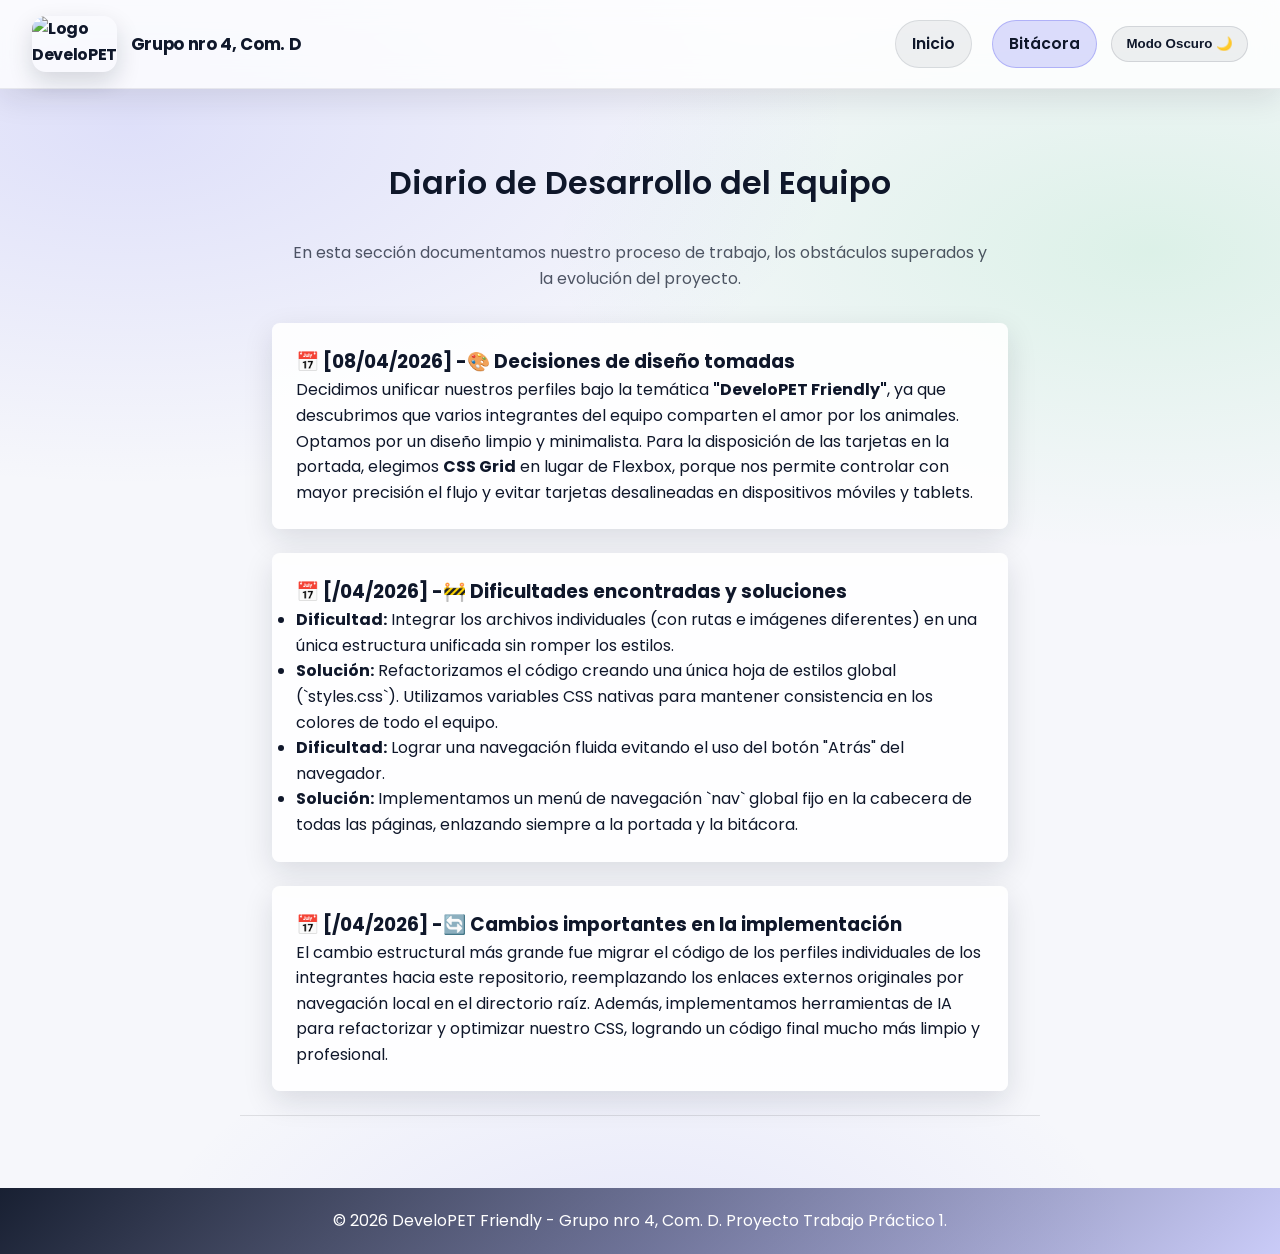
==== bitacora.html @ 92421f8b "feat: actualizar estilos e integrar portafolios de Braian, Vero y Mailén" ====
<!DOCTYPE html>
<html lang="es">
<head>
    <meta charset="UTF-8">
    <meta name="viewport" content="width=device-width, initial-scale=1.0">
    <title>Bitácora de Desarrollo - DeveloPET Friendly - Grupo nro 4, Com. D</title>
    <link rel="preconnect" href="https://fonts.googleapis.com">
    <link rel="preconnect" href="https://fonts.gstatic.com" crossorigin>
    <link href="https://fonts.googleapis.com/css2?family=Poppins:wght@300;400;500;600;700&family=Roboto:wght@400;700&display=swap" rel="stylesheet">
    <link rel="stylesheet" href="css/styles.css">
</head>
<body class="page-bitacora">
    <header class="site-header">
        <div class="site-brand">
            <a class="brand" href="index.html" aria-label="Ir al inicio">
                <img src="img/logodev.jpeg" alt="Logo DeveloPET Friendly">
                <span class="brand-title">Grupo nro 4, Com. D</span>
            </a>
        </div>
        
        <nav class="site-nav" aria-label="Navegación principal">
            <ul class="site-links">
                <li><a href="index.html">Inicio</a></li>
                <li><a href="bitacora.html" aria-current="page">Bitácora</a></li>
            </ul>
            <button id="btn-theme" type="button">Modo Oscuro</button>
        </nav>
    </header>

    <main>
        <section class="section bitacora-container">
            <h2>Diario de Desarrollo del Equipo</h2>
            <p class="lead">En esta sección documentamos nuestro proceso de trabajo, los obstáculos superados y la evolución del proyecto.</p>

            <article class="bitacora-entry">
                <h3>📅 [08/04/2026] -🎨 Decisiones de diseño tomadas</h3>
                <p>Decidimos unificar nuestros perfiles bajo la temática <strong>"DeveloPET Friendly"</strong>, ya que descubrimos que varios integrantes del equipo comparten el amor por los animales. Optamos por un diseño limpio y minimalista. Para la disposición de las tarjetas en la portada, elegimos <strong>CSS Grid</strong> en lugar de Flexbox, porque nos permite controlar con mayor precisión el flujo y evitar tarjetas desalineadas en dispositivos móviles y tablets.</p>
            </article>

            <article class="bitacora-entry">
                <h3>📅 [/04/2026] -🚧 Dificultades encontradas y soluciones</h3>
                <ul>
                    <li><strong>Dificultad:</strong> Integrar los archivos individuales (con rutas e imágenes diferentes) en una única estructura unificada sin romper los estilos.</li>
                    <li><strong>Solución:</strong> Refactorizamos el código creando una única hoja de estilos global (`styles.css`). Utilizamos variables CSS nativas para mantener consistencia en los colores de todo el equipo.</li>
                    <li><strong>Dificultad:</strong> Lograr una navegación fluida evitando el uso del botón "Atrás" del navegador.</li>
                    <li><strong>Solución:</strong> Implementamos un menú de navegación `nav` global fijo en la cabecera de todas las páginas, enlazando siempre a la portada y la bitácora.</li>
                </ul>
            </article>

            <article class="bitacora-entry">
                <h3>📅 [/04/2026] -🔄 Cambios importantes en la implementación</h3>
                <p>El cambio estructural más grande fue migrar el código de los perfiles individuales de los integrantes hacia este repositorio, reemplazando los enlaces externos originales por navegación local en el directorio raíz. Además, implementamos herramientas de IA para refactorizar y optimizar nuestro CSS, logrando un código final mucho más limpio y profesional.</p>
            </article>
        </section>
    </main>

    <footer>
        <p>&copy; 2026 DeveloPET Friendly - Grupo nro 4, Com. D. Proyecto Trabajo Práctico 1.</p>
    </footer>

    <script src="js/main.js"></script>
</body>
</html>
---- css/styles.css ----
/* =========================================
   1. RESET Y VARIABLES GLOBALES
   ========================================= */
* {
    margin: 0;
    padding: 0;
    box-sizing: border-box;
}

:root {
    /* Variables generales y del Index/Bitácora */
    --bg-color: #f6f7fb;
    --text-color: #0f172a;
    --header-bg: rgba(255, 255, 255, 0.78);
    --card-bg: rgba(255, 255, 255, 0.9);
    --primary-color: #0f172a;
    --hover-color: #111827;
    --secondary-color: #6366f1;
    
    /* Variables del portafolio individual */
    --accent-color: #22c55e;
    --light-bg: rgba(15, 23, 42, 0.04);
    --white: #ffffff;
    --shadow: 0 10px 30px rgba(15, 23, 42, 0.12);
    --transition: all 0.25s ease;
    --radius: 16px;
}

/* Variables para el Modo Oscuro */
body.dark-mode {
    --bg-color: #0b1020;
    --text-color: #e7eaf3;
    --header-bg: rgba(17, 24, 39, 0.72);
    --card-bg: rgba(17, 24, 39, 0.85);
    --primary-color: #6366f1;
    --hover-color: #4f46e5;
    --secondary-color: #6366f1;
    --light-bg: rgba(231, 234, 243, 0.06);
    --white: #0f172a;
}

/* =========================================
   2. ESTILOS BASE Y ESTRUCTURA (STICKY FOOTER)
   ========================================= */
body {
    font-family: 'Poppins', 'Roboto', sans-serif; /* Poppins principal, Roboto fallback */
    background-color: var(--bg-color);
    background-image:
        radial-gradient(1200px 600px at 10% 10%, rgba(99, 102, 241, 0.16), transparent 60%),
        radial-gradient(1000px 500px at 90% 20%, rgba(34, 197, 94, 0.12), transparent 60%),
        radial-gradient(900px 450px at 50% 100%, rgba(99, 102, 241, 0.10), transparent 55%);
    color: var(--text-color);
    line-height: 1.6;
    transition: background-color 0.3s ease, color 0.3s ease;
    
    /* Sticky Footer: Empuja el footer siempre abajo */
    min-height: 100vh; 
    display: flex;
    flex-direction: column; 
}

main {
    flex: 1; /* Ocupa el espacio restante */
    padding: 1.5rem 0 2.5rem;
}

.page-bitacora .lead {
    text-align: center;
    margin: 1rem auto 2rem;
    max-width: 70ch;
    color: rgba(15, 23, 42, 0.72);
}

body.dark-mode.page-bitacora .lead {
    color: rgba(231, 234, 243, 0.76);
}

.page-home main,
.page-bitacora main {
    padding-top: 2.25rem;
}

body.page-braian {
    --bg: #0b0f1a;
    --bg-2: #131a2b;
    --accent: #00e5ff;
    --accent-2: #7a29ff;
    --text: #e6f1ff;
    background: radial-gradient(1200px 600px at 20% 0%, #0f1730 0%, var(--bg) 60%) fixed,
                linear-gradient(160deg, var(--bg-2), var(--bg));
    color: var(--text);
    font-family: "Ubuntu", system-ui, -apple-system, "Segoe UI", Roboto, "Helvetica Neue", Arial, "Noto Sans", "Apple Color Emoji", "Segoe UI Emoji";
    overflow-x: hidden;
}

body.page-braian main {
    padding: 0;
}

body.page-veronica {
    font-family: "EB Garamond", serif;
    font-size: 1.2rem;
    margin: 0;
    padding: 20px;
    color: #333;
    background-image: url("../img/fondo.png");
    background-repeat: repeat;
    background-size: 700px;
}

body.page-veronica::before {
    content: "";
    position: fixed;
    inset: 0;
    background-color: rgba(255, 255, 255, 0.7);
    z-index: -1;
}

body.page-veronica .contenedor {
    max-width: 1300px;
    margin: 0 auto;
    padding: 0.5rem;
}

body.page-veronica main {
    padding: 0;
}

body.page-veronica header h1 {
    font-family: "Delius Unicase", cursive;
}

body.page-veronica header,
body.page-veronica footer {
    background-color: #457272;
    color: #ffffff;
    text-align: center;
    padding: 1rem;
}

body.page-veronica footer {
    margin-top: 0;
    background: #457272;
}

body.page-veronica nav {
    position: sticky;
    top: 0;
    z-index: 50;
}

body.page-veronica nav ul {
    display: flex;
    justify-content: space-around;
    list-style: none;
    background-color: #3c6e71;
    padding: 0.5rem;
    margin: 0;
}

body.page-veronica nav ul li a {
    color: #ffffff;
    text-decoration: none;
    margin: 0 1rem;
    font-size: 1.2rem;
    transition: color 0.3s ease;
}

body.page-veronica nav ul li a:hover {
    color: #d9d9d9;
}

body.page-veronica section {
    margin-bottom: 2rem;
    scroll-margin-top: 50px;
}

body.page-veronica h2 {
    font-size: 1.2rem;
    border: 2px solid #747976;
    padding: 2px;
    background-color: #dce4df;
    margin: 20px 0;
    text-indent: 5px;
    transition: filter 0.3s ease;
}

body.page-veronica h2:hover {
    filter: brightness(1.2) contrast(1.3) saturate(1.5);
}

body.page-veronica .icono-h2 {
    width: 24px;
    height: 24px;
    vertical-align: middle;
    margin-right: 8px;
    display: inline-block;
}

body.page-veronica img {
    max-width: 100%;
    height: auto;
    display: block;
}

body.page-veronica .sobre-mi-contenido {
    display: flex;
    align-items: center;
    gap: 30px;
}

body.page-veronica .sobre-mi-contenido img {
    max-width: 200px;
    height: auto;
    border-radius: 100px;
    flex-shrink: 0;
    transition: transform 0.5s ease;
}

body.page-veronica .sobre-mi-contenido img:hover {
    transform: rotate(360deg);
}

body.page-veronica .sobre-mi-contenido p {
    margin: 0;
    font-size: 1.5rem;
    align-self: center;
    text-align: justify;
}

body.page-veronica .tarjetas-container {
    display: flex;
    gap: 10rem;
    justify-content: center;
    flex-wrap: wrap;
    width: 100%;
}

body.page-veronica .peliculas-container {
    display: flex;
    gap: 5rem;
    justify-content: center;
    flex-wrap: wrap;
    width: 100%;
}

body.page-veronica .tarjeta,
body.page-veronica .pelicula {
    background-color: #add6cf;
    padding: 2rem;
    border-radius: 8px;
    margin-bottom: 20px;
    transition: transform 0.3s ease;
    text-align: justify;
}

body.page-veronica .pelicula {
    display: flex;
    flex-direction: column;
    justify-content: flex-start;
    align-items: center;
    gap: 0.5rem;
    flex-wrap: wrap;
    max-width: 500px;
    flex: 1 1 250px;
}

body.page-veronica .tarjeta {
    display: flex;
    flex-direction: row;
    align-items: center;
    gap: 1rem;
    max-width: 500px;
}

body.page-veronica .tarjeta:hover,
body.page-veronica .pelicula:hover {
    transform: scale(1.05);
}

body.page-veronica .pelicula h3 {
    align-self: center;
    margin-bottom: 0;
}

body.page-veronica .pelicula img {
    max-width: 60%;
    align-self: center;
}

body.page-veronica .tarjeta img {
    max-width: 40%;
}

body.page-veronica form {
    display: flex;
    flex-direction: column;
    max-width: 300px;
    margin-left: 0;
}

body.page-veronica form input,
body.page-veronica form button {
    margin: 0.5rem 0;
    padding: 0.5rem;
    font-family: inherit;
    font-size: 1rem;
}

body.page-veronica form button,
body.page-veronica button {
    background-color: #3c6e71;
    color: #ffffff;
    border: none;
    cursor: pointer;
    transition: background-color 0.3s ease;
}

body.page-veronica form button:hover,
body.page-veronica button:hover {
    background-color: #2f4f4f;
}

body.page-veronica footer .social-icons {
    margin: 1rem 0;
}

body.page-veronica footer .social-icons a {
    display: inline-block;
    margin: 0 1.5rem;
    transition: transform 0.3s ease, filter 0.3s ease;
}

body.page-veronica footer .social-icons img {
    width: 2rem;
    height: 2rem;
}

body.page-veronica footer .social-icons a:hover {
    transform: scale(1.3);
    filter: brightness(1.2);
}

@media (max-width: 768px) {
    body.page-veronica {
        padding: 10px;
    }

    body.page-veronica .contenedor {
        max-width: 100%;
        padding: 10px;
    }

    body.page-veronica h1 {
        font-size: 1.5rem;
    }

    body.page-veronica h2 {
        font-size: 1.2rem;
    }

    body.page-veronica h3 {
        font-size: 1.2rem;
    }

    body.page-veronica nav ul li {
        margin: 10px 0;
    }

    body.page-veronica nav ul li a {
        font-size: 1rem;
    }

    body.page-veronica .sobre-mi-contenido {
        flex-direction: column;
        text-align: justify;
    }

    body.page-veronica .sobre-mi-contenido img {
        max-width: 150px;
        margin-bottom: 10px;
    }

    body.page-veronica .sobre-mi-contenido p {
        font-size: 1.1rem;
        text-align: justify;
    }

    body.page-veronica .tarjetas-container {
        gap: 1rem;
    }

    body.page-veronica .tarjeta {
        flex-direction: column;
        text-align: justify;
    }

    body.page-veronica .tarjeta img {
        width: 100%;
        max-width: 250px;
        height: auto;
    }

    body.page-veronica .peliculas-container {
        gap: 1.5rem;
    }

    body.page-veronica footer .social-icons a {
        margin: 0 0.3rem;
    }

    body.page-veronica footer .social-icons img {
        width: 1.5rem;
        height: 1.5rem;
    }
}

body.page-mailen {
    font-family: "Roboto", sans-serif;
    line-height: 1.6;
    margin: 10px;
    color: #e0e0e0;
    background-color: #0b0218;
    background-image: none;
}

body.page-mailen main {
    padding: 0;
}

body.page-mailen h1 {
    text-align: center;
    margin-top: 20px;
    color: #9057b9;
}

body.page-mailen nav {
    position: sticky;
    top: 0;
    margin: 0;
    margin-bottom: 20px;
    z-index: 100;
    width: 100%;
    background-color: #190534;
}

body.page-mailen nav ul {
    display: flex;
    justify-content: center;
    list-style: none;
    background-color: #190534;
    padding: 1rem;
    margin: 0;
}

body.page-mailen nav a {
    color: #e0e0e0;
    text-decoration: none;
    margin: 0 15px;
    transition: color 0.3s ease;
    background: none;
    border: 0;
    padding: 0;
    border-radius: 0;
    box-shadow: none;
    display: inline;
    font-weight: 400;
}

body.page-mailen nav a:hover {
    color: #9057b9;
}

body.page-mailen #sobre-mi {
    text-align: center;
    padding: 1rem 1rem;
    max-width: 50rem;
    margin: 0 auto;
}

body.page-mailen h2 {
    font-size: 2rem;
    color: #9057b9;
    margin-left: 2rem;
    margin-bottom: 1rem;
}

body.page-mailen #sobre-mi img {
    width: 200px;
    height: 250px;
    border-radius: 50%;
    border: 5px solid #9057b9;
    object-fit: cover;
    margin-bottom: 1rem;
}

body.page-mailen #sobre-mi p {
    font-size: 1.2rem;
    line-height: 1.5;
    color: #e0e0e0;
}

body.page-mailen .flex-tarjetas-proyectos,
body.page-mailen .flex-tarjetas-peliculas {
    display: flex;
    flex-wrap: nowrap;
    gap: 20px;
    justify-content: space-around;
    padding: 20px;
}

body.page-mailen .tarjeta {
    background: rgb(219, 205, 225);
    color: #190534;
    border-radius: 10px;
    padding: 15px;
    width: 100%;
    max-width: 20rem;
    box-shadow: 0 4px 15px rgba(191, 152, 219, 0.4);
    transition: transform 0.3s ease;
}

body.page-mailen .tarjeta p {
    margin-top: 10px;
    font-size: 1rem;
    color: #582d90;
    padding: 0;
}

body.page-mailen .tarjeta:hover {
    transform: translateY(-10px);
    box-shadow: 0 4px 15px rgba(191, 152, 219, 0.4);
}

body.page-mailen .tarjeta img {
    width: 100%;
    height: 150px;
    object-fit: cover;
    border-radius: 6px;
}

body.page-mailen #habilidades {
    padding: 3rem 1rem;
    text-align: center;
}

body.page-mailen .contenedor-tabla {
    max-width: 50rem;
    margin: auto;
    overflow-x: auto;
    padding: 10px;
}

body.page-mailen .tabla-habilidades {
    width: 100%;
    max-width: 50rem;
    border-collapse: collapse;
    background-color: #190534;
    color: #e0e0e0;
}

body.page-mailen .tabla-habilidades th {
    background-color: #9057b9;
    color: #ffffff;
    font-weight: bold;
    text-transform: uppercase;
}

body.page-mailen .tabla-habilidades th,
body.page-mailen .tabla-habilidades td {
    padding: 1rem;
    text-align: center;
    border: 1px solid #9057b9;
}

body.page-mailen #contacto {
    padding: 3rem 1rem;
    text-align: center;
}

body.page-mailen form {
    display: flex;
    flex-direction: column;
    max-width: 30rem;
    margin: 0 auto;
    background-color: #2f0c5ce6;
    padding: 2rem;
    border-radius: 8px;
    box-shadow: 0 4px 15px rgba(191, 152, 219, 0.4);
    text-align: left;
}

body.page-mailen label {
    color: #e0e0e0;
    margin-bottom: 0.5rem;
    font-weight: bold;
}

body.page-mailen input,
body.page-mailen textarea {
    margin-bottom: 1.5rem;
    padding: 10px;
    border: 1px solid #9057b9;
    border-radius: 4px;
    background-color: rgba(255, 255, 255, 0.773);
    color: #190534;
    font-size: 1rem;
    font-family: inherit;
}

body.page-mailen .btn-enviar {
    background-color: #27ae60;
    color: #ffffff;
    border: none;
    padding: 10px;
    cursor: pointer;
    border-radius: 8px;
    font-weight: bold;
    transition: background-color 0.3s ease;
}

body.page-mailen .btn-enviar:hover {
    background-color: #219150;
}

body.page-mailen footer {
    text-align: center;
    padding: 20px;
    background-color: #190534;
    color: #ffffff;
    margin-top: 0;
}

@media (max-width: 600px) {
    body.page-mailen nav ul {
        flex-direction: row;
        flex-wrap: wrap;
        gap: 10px;
        padding: 10px;
    }

    body.page-mailen .tabla-habilidades th,
    body.page-mailen .tabla-habilidades td {
        padding: 0.5rem 0.2rem;
        font-size: 0.85rem;
        word-wrap: break-word;
    }

    body.page-mailen .flex-tarjetas-proyectos,
    body.page-mailen .flex-tarjetas-peliculas {
        flex-direction: column;
        align-items: center;
        flex-wrap: wrap;
    }

    body.page-mailen #contacto h2 {
        margin-left: 0;
    }
}

body.page-braian a {
    color: var(--accent);
    text-decoration: none;
}

body.page-braian a:hover {
    color: #9af8ff;
}

body.page-braian a:focus-visible {
    outline: 3px solid rgba(0, 229, 255, 0.35);
    outline-offset: 3px;
    border-radius: 10px;
}

body.page-braian header .brand-title {
    color: var(--text);
}

body.page-braian .navbar {
    backdrop-filter: saturate(140%) blur(6px);
    border-bottom: 1px solid rgba(122, 41, 255, 0.25);
    box-shadow: 0 0 0 1px rgba(0, 229, 255, 0.06) inset, 0 6px 30px rgba(0,0,0,0.35);
}

body.page-braian .navbar .nav-link {
    font-weight: 500;
}

body.page-braian .navbar .nav-link.active,
body.page-braian .navbar .nav-link:hover {
    color: var(--accent);
}

body.page-braian section {
    padding-top: 4rem;
    padding-bottom: 4rem;
    scroll-margin-top: 84px;
}

body.page-braian section h2 {
    font-weight: 700;
    letter-spacing: 0.5px;
    color: var(--text);
    text-shadow: 0 0 8px rgba(0, 229, 255, 0.5), 0 0 18px rgba(122, 41, 255, 0.35);
}

body.page-braian .card.bg-dark {
    background-color: #0f1a2b !important;
    border: 1px solid rgba(0, 229, 255, 0.12);
    box-shadow: 0 10px 24px rgba(0,0,0,0.35);
}

body.page-braian .card.bg-dark .card-title {
    color: var(--text);
}

body.page-braian .card.bg-dark .card-text {
    color: #cfe8ff;
}

body.page-braian .card.bg-dark:hover {
    transform: translateY(-4px);
    transition: transform .2s ease;
    border-color: rgba(122, 41, 255, 0.35);
}

body.page-braian .badge-accent {
    background: linear-gradient(45deg, var(--accent), var(--accent-2));
    color: #0b0f1a;
}

body.page-braian .table-dark {
    --bs-table-bg: #0f1a2b;
    --bs-table-striped-bg: #0c1422;
    --bs-table-striped-color: var(--text);
    --bs-table-color: var(--text);
}

body.page-braian .footer {
    border-top: 1px solid rgba(0, 229, 255, 0.1);
    background: #0b0f1a;
    color: #c9e6ff;
}

body.page-braian .avatar {
    border: 2px solid rgba(0, 229, 255, 0.25);
    box-shadow: 0 0 20px rgba(122, 41, 255, 0.25);
}

@media (max-width: 576px) {
    body.page-braian header img {
        max-height: 56px !important;
        height: auto !important;
        width: auto;
    }
    body.page-braian header .brand-title {
        font-size: 1rem;
    }
    body.page-braian .navbar .navbar-brand span {
        font-size: 1rem;
    }
    body.page-braian section {
        padding-top: 2rem;
        padding-bottom: 2rem;
        scroll-margin-top: 72px;
    }
    body.page-braian #habilidades .table {
        font-size: 0.9rem;
    }
    body.page-braian #contacto .btn {
        width: 100%;
    }
}

@media (min-width: 577px) and (max-width: 768px) {
    body.page-braian header img {
        max-height: 72px;
    }
    body.page-braian section {
        padding-top: 3rem;
        padding-bottom: 3rem;
    }
}

a {
    color: inherit;
}

a:focus-visible,
button:focus-visible {
    outline: 3px solid rgba(99, 102, 241, 0.55);
    outline-offset: 3px;
    border-radius: 12px;
}

body:not(.page-braian) .container {
    max-width: 1200px;
    margin: 0 auto;
    padding: 0 20px;
    width: 100%;
}

.section {
    padding: 4rem 0;
    border-bottom: 1px solid rgba(0,0,0,0.1);
}

.section h2 {
    text-align: center;
    margin-bottom: 2rem;
    color: var(--primary-color);
    font-size: 2rem;
    font-weight: 600;
}

/* =========================================
   3. CABECERA (HEADER) Y NAVEGACIÓN
   ========================================= */
.site-header {
    display: flex;
    justify-content: space-between;
    align-items: center;
    background-color: var(--header-bg);
    padding: 1rem 2rem;
    box-shadow: 0 10px 30px rgba(15, 23, 42, 0.10);
    position: sticky;
    top: 0;
    z-index: 120;
    border-bottom: 1px solid rgba(15, 23, 42, 0.08);
    backdrop-filter: blur(14px);
}

/* Variante Header Portafolio (Clase .header) */
.header {
    display: flex;
    justify-content: center; /* Centra el logo en el portafolio */
    align-items: center;
    background-color: var(--primary-color);
    color: #ffffff;
    padding: 1rem 2rem;
    box-shadow: 0 10px 30px rgba(15, 23, 42, 0.10);
}

body.dark-mode .site-header {
    border-bottom-color: rgba(231, 234, 243, 0.10);
}

.site-brand {
    display: flex;
    align-items: center;
}

.brand {
    display: inline-flex;
    align-items: center;
    gap: 0.85rem;
    text-decoration: none;
    color: var(--text-color);
    font-weight: 700;
    letter-spacing: -0.02em;
}

.brand img {
    width: 85px;
    height: 56px;
    border-radius: 14px;
    object-fit: cover;
    box-shadow: 0 10px 24px rgba(15, 23, 42, 0.16);
}

.brand-title {
    font-size: 1.05rem;
}

#paw-rain {
    position: fixed;
    inset: 0;
    pointer-events: none;
    overflow: hidden;
    z-index: 9999;
}

.paw-print {
    position: absolute;
    top: -60px;
    left: 50%;
    font-size: var(--paw-size, 20px);
    opacity: var(--paw-opacity, 0.8);
    transform: translate3d(0, -40px, 0) rotate(var(--paw-rot, 0deg));
    filter: drop-shadow(0 12px 18px rgba(15, 23, 42, 0.20));
    animation: paw-fall var(--paw-duration, 1.2s) ease-in var(--paw-delay, 0s) forwards;
    will-change: transform, opacity;
}

body.dark-mode .paw-print {
    filter: drop-shadow(0 14px 22px rgba(0, 0, 0, 0.45));
}

@keyframes paw-fall {
    0% {
        transform: translate3d(0, -40px, 0) rotate(var(--paw-rot, 0deg));
        opacity: 0;
    }
    12% {
        opacity: var(--paw-opacity, 0.8);
    }
    100% {
        transform: translate3d(var(--paw-drift, 0px), calc(100vh + 120px), 0) rotate(calc(var(--paw-rot, 0deg) + 80deg));
        opacity: 0;
    }
}

@media (prefers-reduced-motion: reduce) {
    #paw-rain {
        display: none;
    }
}

#page-loader {
    position: fixed;
    inset: 0;
    display: flex;
    align-items: center;
    justify-content: center;
    background: rgba(15, 23, 42, 0.26);
    backdrop-filter: blur(10px);
    opacity: 0;
    pointer-events: none;
    transition: opacity 0.2s ease;
    z-index: 10000;
}

body.dark-mode #page-loader {
    background: rgba(2, 6, 23, 0.55);
}

#page-loader[data-visible="true"] {
    opacity: 1;
    pointer-events: auto;
}

body.is-loading {
    overflow: hidden;
}

.loader-panel {
    width: min(520px, calc(100vw - 40px));
    background: var(--card-bg);
    border: 1px solid rgba(15, 23, 42, 0.10);
    border-radius: var(--radius);
    box-shadow: var(--shadow);
    padding: 16px 16px 14px;
    position: relative;
    overflow: hidden;
}

body.dark-mode .loader-panel {
    border-color: rgba(231, 234, 243, 0.10);
}

.loader-scan {
    position: absolute;
    inset: -40% -40%;
    background: linear-gradient(135deg, transparent 44%, rgba(99, 102, 241, 0.14) 50%, transparent 56%);
    animation: loader-scan 1.35s linear infinite;
    opacity: 0.9;
}

.loader-top {
    display: flex;
    align-items: center;
    justify-content: space-between;
    gap: 12px;
    position: relative;
    z-index: 1;
}

.loader-dots {
    display: inline-flex;
    align-items: center;
    gap: 6px;
}

.loader-dot {
    width: 10px;
    height: 10px;
    border-radius: 999px;
    background: rgba(15, 23, 42, 0.16);
}

body.dark-mode .loader-dot {
    background: rgba(231, 234, 243, 0.16);
}

.loader-dot.is-red { background: rgba(239, 68, 68, 0.75); }
.loader-dot.is-yellow { background: rgba(245, 158, 11, 0.75); }
.loader-dot.is-green { background: rgba(34, 197, 94, 0.75); }

.loader-title {
    font-weight: 700;
    letter-spacing: -0.01em;
}

.loader-code {
    margin-top: 12px;
    font-family: ui-monospace, SFMono-Regular, Menlo, Monaco, Consolas, "Liberation Mono", "Courier New", monospace;
    font-size: 0.9rem;
    color: rgba(15, 23, 42, 0.72);
    position: relative;
    z-index: 1;
}

body.dark-mode .loader-code {
    color: rgba(231, 234, 243, 0.78);
}

.loader-cursor {
    display: inline-block;
    width: 10px;
    margin-left: 2px;
    animation: loader-blink 1s steps(2) infinite;
}

.loader-bar {
    margin-top: 12px;
    height: 10px;
    border-radius: 999px;
    background: rgba(15, 23, 42, 0.06);
    border: 1px solid rgba(15, 23, 42, 0.10);
    overflow: hidden;
    position: relative;
    z-index: 1;
}

body.dark-mode .loader-bar {
    background: rgba(231, 234, 243, 0.08);
    border-color: rgba(231, 234, 243, 0.12);
}

.loader-bar::before {
    content: "";
    display: block;
    height: 100%;
    width: 45%;
    background: linear-gradient(90deg, rgba(99, 102, 241, 0), rgba(99, 102, 241, 0.65), rgba(34, 197, 94, 0.55), rgba(99, 102, 241, 0));
    animation: loader-bar 1.05s linear infinite;
}

@keyframes loader-bar {
    0% { transform: translateX(-120%); }
    100% { transform: translateX(260%); }
}

@keyframes loader-scan {
    0% { transform: translate3d(-18%, -18%, 0) rotate(0.0001deg); }
    100% { transform: translate3d(18%, 18%, 0) rotate(0.0001deg); }
}

@keyframes loader-blink {
    0%, 49% { opacity: 1; }
    50%, 100% { opacity: 0; }
}

@media (prefers-reduced-motion: reduce) {
    .loader-scan,
    .loader-bar::before,
    .loader-cursor {
        animation: none;
    }
}

.site-nav {
    display: flex;
    align-items: center;
    gap: 0.9rem;
    flex-wrap: wrap;
    justify-content: flex-end;
}

.site-links {
    list-style: none;
    display: flex;
    gap: 0.6rem;
    margin: 0;
    padding: 0;
    flex-wrap: wrap;
    align-items: center;
}

/* Menú de navegación principal (Botones estilo píldora) */
.site-header nav ul {
    list-style: none;
    display: flex;
    gap: 20px;
    justify-content: center;
    align-items: center;
}

.site-header nav a {
    text-decoration: none;
    font-size: 0.98rem;
    font-weight: 600;
    color: var(--text-color);
    background-color: rgba(15, 23, 42, 0.06);
    padding: 10px 16px;
    border-radius: 999px;
    transition: var(--transition);
    border: 1px solid rgba(15, 23, 42, 0.10);
    box-shadow: none;
    display: inline-block;
}

.site-header nav a:hover {
    background-color: rgba(99, 102, 241, 0.18);
    border-color: rgba(99, 102, 241, 0.22);
    transform: translateY(-1px);
}

.site-header nav a[aria-current="page"] {
    background-color: rgba(99, 102, 241, 0.22);
    border-color: rgba(99, 102, 241, 0.35);
}

body.dark-mode .site-header nav a {
    background-color: rgba(231, 234, 243, 0.08);
    border-color: rgba(231, 234, 243, 0.12);
}

body.dark-mode .site-header nav a:hover {
    background-color: rgba(99, 102, 241, 0.22);
    border-color: rgba(99, 102, 241, 0.28);
}

#btn-theme {
    appearance: none;
    border: 1px solid rgba(15, 23, 42, 0.12);
    background: rgba(15, 23, 42, 0.06);
    color: var(--text-color);
    padding: 10px 14px;
    border-radius: 999px;
    cursor: pointer;
    font-weight: 600;
    transition: var(--transition);
    line-height: 1;
}

#btn-theme:hover {
    transform: translateY(-1px);
    background: rgba(99, 102, 241, 0.18);
    border-color: rgba(99, 102, 241, 0.22);
}

body.dark-mode #btn-theme {
    border-color: rgba(231, 234, 243, 0.14);
    background: rgba(231, 234, 243, 0.08);
}

body.dark-mode #btn-theme:hover {
    background: rgba(99, 102, 241, 0.22);
    border-color: rgba(99, 102, 241, 0.28);
}

/* Sub-Navegación Portafolio (Clase .navbar) */
.navbar {
    background-color: var(--secondary-color);
    padding: 1rem 0;
    position: sticky;
    top: 0;
    z-index: 100;
}

.nav-menu {
    display: flex;
    justify-content: center;
    list-style: none;
    gap: 2rem;
    flex-wrap: wrap;
}

.nav-menu a {
    color: #ffffff;
    text-decoration: none;
    font-weight: 500;
    padding: 0.5rem 1rem;
    border-radius: 4px;
    transition: var(--transition);
    background-color: transparent;
    box-shadow: none;
}

.nav-menu a:hover {
    background-color: var(--primary-color);
    transform: translateY(-2px);
}

/* =========================================
   4. INDEX Y BITÁCORA (TP1)
   ========================================= */
.team-presentation {
    text-align: center;
    max-width: 800px;
    margin: 40px auto;
    padding: 28px 22px;
    background: var(--card-bg);
    border: 1px solid rgba(15, 23, 42, 0.08);
    border-radius: var(--radius);
    box-shadow: var(--shadow);
}

/* Grilla adaptable requerida por el TP */
.team-cards {
    display: grid;
    grid-template-columns: 1fr; 
    gap: 30px;
    padding: 20px;
    max-width: 1200px;
    margin: 0 auto;
    justify-items: center;
}

.team-cards .card {
    background-color: var(--card-bg);
    border-radius: var(--radius);
    box-shadow: var(--shadow);
    width: 100%;
    max-width: 280px;
    padding: 25px 20px;
    text-align: center;
    transition: transform 0.3s ease, box-shadow 0.3s ease;
    border: 1px solid rgba(15, 23, 42, 0.08);
    position: relative;
    overflow: hidden;
}

.team-cards .card::before {
    content: "";
    position: absolute;
    inset: 0 0 auto 0;
    height: 4px;
    background: linear-gradient(90deg, rgba(99, 102, 241, 0.9), rgba(34, 197, 94, 0.9));
}

.team-cards .card:hover {
    transform: translateY(-5px);
    box-shadow: 0 18px 45px rgba(15, 23, 42, 0.16);
}

.card--vero {
    --fx-chem: rgba(34, 197, 94, 0.32);
    --fx-tech: rgba(99, 102, 241, 0.30);
    --fx-grid: rgba(15, 23, 42, 0.06);
}

body.dark-mode .card--vero {
    --fx-grid: rgba(231, 234, 243, 0.08);
}

.card--vero::after {
    content: "";
    position: absolute;
    inset: 0;
    pointer-events: none;
    opacity: 0;
    transition: opacity 0.35s ease;
    background-image:
        radial-gradient(18px 18px at 12% 26%, var(--fx-chem), transparent 62%),
        radial-gradient(12px 12px at 82% 30%, var(--fx-chem), transparent 64%),
        radial-gradient(16px 16px at 70% 78%, rgba(34, 197, 94, 0.22), transparent 65%),
        radial-gradient(22px 22px at 22% 72%, rgba(99, 102, 241, 0.24), transparent 66%),
        radial-gradient(10px 10px at 58% 20%, rgba(99, 102, 241, 0.20), transparent 62%),
        repeating-linear-gradient(90deg, transparent 0 10px, var(--fx-grid) 10px 11px),
        repeating-linear-gradient(0deg, transparent 0 10px, var(--fx-grid) 10px 11px),
        linear-gradient(135deg, rgba(99, 102, 241, 0.16), rgba(34, 197, 94, 0.14));
    background-size:
        140px 220px,
        180px 260px,
        160px 240px,
        180px 260px,
        200px 260px,
        220px 220px,
        220px 220px,
        100% 100%;
    background-position:
        0 0,
        0 0,
        0 0,
        0 0,
        0 0,
        0 0,
        0 0,
        0 0;
    mix-blend-mode: normal;
}

.card--vero:hover::after,
.card--vero:focus-within::after {
    opacity: 1;
    animation: vero-react 2.8s linear infinite;
}

.card--vero:hover img,
.card--vero:focus-within img {
    box-shadow: 0 18px 42px rgba(34, 197, 94, 0.20), 0 18px 42px rgba(99, 102, 241, 0.16);
}

.card--vero:hover .btn-perfil,
.card--vero:focus-within .btn-perfil {
    background: linear-gradient(135deg, rgba(34, 197, 94, 0.95), rgba(99, 102, 241, 1));
}

.card--vero h3 {
    position: relative;
}

.card--vero:hover h3::after,
.card--vero:focus-within h3::after {
    content: "H2O + {code} → solución";
    display: block;
    margin-top: 0.25rem;
    font-size: 0.78rem;
    font-weight: 600;
    letter-spacing: 0.02em;
    color: rgba(15, 23, 42, 0.68);
    font-family: ui-monospace, SFMono-Regular, Menlo, Monaco, Consolas, "Liberation Mono", "Courier New", monospace;
}

body.dark-mode .card--vero:hover h3::after,
body.dark-mode .card--vero:focus-within h3::after {
    color: rgba(231, 234, 243, 0.72);
}

@keyframes vero-react {
    0% {
        background-position:
            0 0,
            0 0,
            0 0,
            0 0,
            0 0,
            0 0,
            0 0,
            0 0;
    }
    100% {
        background-position:
            120px 260px,
            -110px 220px,
            90px 240px,
            -140px 260px,
            130px 230px,
            0 220px,
            220px 0,
            0 0;
    }
}

@media (prefers-reduced-motion: reduce) {
    .card--vero:hover::after,
    .card--vero:focus-within::after {
        animation: none;
    }
}

.card--braian {
    --fx-cyan: rgba(34, 211, 238, 0.30);
    --fx-magenta: rgba(236, 72, 153, 0.22);
    --fx-grid: rgba(15, 23, 42, 0.07);
    --fx-scan: rgba(15, 23, 42, 0.05);
}

body.dark-mode .card--braian {
    --fx-grid: rgba(231, 234, 243, 0.10);
    --fx-scan: rgba(231, 234, 243, 0.08);
}

.card--braian::after {
    content: "";
    position: absolute;
    inset: 0;
    pointer-events: none;
    opacity: 0;
    transition: opacity 0.35s ease;
    background-image:
        repeating-linear-gradient(0deg, transparent 0 8px, var(--fx-scan) 8px 9px),
        repeating-linear-gradient(90deg, transparent 0 14px, var(--fx-grid) 14px 15px),
        linear-gradient(135deg, rgba(34, 211, 238, 0.16), rgba(236, 72, 153, 0.12)),
        radial-gradient(260px 200px at 20% 20%, var(--fx-cyan), transparent 62%),
        radial-gradient(260px 200px at 80% 75%, var(--fx-magenta), transparent 66%),
        linear-gradient(90deg,
            rgba(34, 211, 238, 0.00) 0%,
            rgba(34, 211, 238, 0.22) 14%,
            rgba(34, 211, 238, 0.00) 28%,
            rgba(236, 72, 153, 0.00) 46%,
            rgba(236, 72, 153, 0.18) 60%,
            rgba(236, 72, 153, 0.00) 76%,
            rgba(34, 211, 238, 0.00) 100%);
    background-size:
        100% 100%,
        220px 220px,
        100% 100%,
        100% 100%,
        100% 100%,
        220% 100%;
    background-position:
        0 0,
        0 0,
        0 0,
        0 0,
        0 0,
        0 0;
    mix-blend-mode: normal;
}

.card--braian:hover::after,
.card--braian:focus-within::after {
    opacity: 1;
    animation: braian-fx 2.4s linear infinite;
}

.card--braian:hover img,
.card--braian:focus-within img {
    box-shadow: 0 18px 42px rgba(34, 211, 238, 0.18), 0 18px 42px rgba(236, 72, 153, 0.12);
}

.card--braian:hover .btn-perfil,
.card--braian:focus-within .btn-perfil {
    background: linear-gradient(135deg, rgba(34, 211, 238, 0.95), rgba(236, 72, 153, 0.90));
}

.card--braian h3 {
    position: relative;
}

.card--braian:hover h3::after,
.card--braian:focus-within h3::after {
    content: "GG + SQL + </> → insights";
    display: block;
    margin-top: 0.25rem;
    font-size: 0.78rem;
    font-weight: 600;
    letter-spacing: 0.02em;
    color: rgba(15, 23, 42, 0.68);
    font-family: ui-monospace, SFMono-Regular, Menlo, Monaco, Consolas, "Liberation Mono", "Courier New", monospace;
}

body.dark-mode .card--braian:hover h3::after,
body.dark-mode .card--braian:focus-within h3::after {
    color: rgba(231, 234, 243, 0.72);
}

@keyframes braian-fx {
    0% {
        background-position:
            0 0,
            0 0,
            0 0,
            0 0,
            0 0,
            0 0;
    }
    100% {
        background-position:
            0 0,
            220px 0,
            0 0,
            0 0,
            0 0,
            -220% 0;
    }
}

@media (prefers-reduced-motion: reduce) {
    .card--braian:hover::after,
    .card--braian:focus-within::after {
        animation: none;
    }
}

.card--guillermo {
    --fx-water: rgba(56, 189, 248, 0.22);
    --fx-deep: rgba(34, 197, 94, 0.16);
    --fx-circuit: rgba(15, 23, 42, 0.06);
    --fx-bubble: rgba(255, 255, 255, 0.24);
}

body.dark-mode .card--guillermo {
    --fx-circuit: rgba(231, 234, 243, 0.10);
    --fx-bubble: rgba(231, 234, 243, 0.18);
}

.card--guillermo::after {
    content: "";
    position: absolute;
    inset: 0;
    pointer-events: none;
    opacity: 0;
    transition: opacity 0.35s ease;
    background-image:
        radial-gradient(10px 10px at 16% 78%, var(--fx-bubble), transparent 60%),
        radial-gradient(14px 14px at 74% 66%, rgba(255, 255, 255, 0.18), transparent 62%),
        radial-gradient(8px 8px at 64% 88%, rgba(255, 255, 255, 0.16), transparent 60%),
        radial-gradient(12px 12px at 30% 58%, rgba(255, 255, 255, 0.14), transparent 62%),
        radial-gradient(18px 18px at 86% 86%, rgba(255, 255, 255, 0.12), transparent 64%),
        repeating-linear-gradient(90deg, transparent 0 12px, var(--fx-circuit) 12px 13px),
        repeating-linear-gradient(0deg, transparent 0 12px, var(--fx-circuit) 12px 13px),
        radial-gradient(2px 2px at 18% 26%, rgba(99, 102, 241, 0.20), transparent 70%),
        radial-gradient(2px 2px at 76% 32%, rgba(99, 102, 241, 0.18), transparent 70%),
        radial-gradient(2px 2px at 52% 74%, rgba(34, 197, 94, 0.18), transparent 70%),
        linear-gradient(135deg, var(--fx-water), var(--fx-deep)),
        linear-gradient(0deg, rgba(56, 189, 248, 0.10), rgba(34, 197, 94, 0.06));
    background-size:
        220px 260px,
        240px 280px,
        200px 260px,
        260px 300px,
        240px 280px,
        220px 220px,
        220px 220px,
        220px 220px,
        220px 220px,
        220px 220px,
        100% 100%,
        100% 100%;
    background-position:
        0 0,
        0 0,
        0 0,
        0 0,
        0 0,
        0 0,
        0 0,
        0 0,
        0 0,
        0 0,
        0 0,
        0 0;
    mix-blend-mode: normal;
}

.card--guillermo:hover::after,
.card--guillermo:focus-within::after {
    opacity: 1;
    animation: guille-flow 3.4s linear infinite;
}

.card--guillermo:hover img,
.card--guillermo:focus-within img {
    box-shadow: 0 18px 42px rgba(56, 189, 248, 0.20), 0 18px 42px rgba(34, 197, 94, 0.12);
}

.card--guillermo:hover .btn-perfil,
.card--guillermo:focus-within .btn-perfil {
    background: linear-gradient(135deg, rgba(56, 189, 248, 0.95), rgba(34, 197, 94, 0.92));
}

.card--guillermo h3 {
    position: relative;
}

.card--guillermo:hover h3::after,
.card--guillermo:focus-within h3::after {
    content: "agent() + automatización → flujo";
    display: block;
    margin-top: 0.25rem;
    font-size: 0.78rem;
    font-weight: 600;
    letter-spacing: 0.02em;
    color: rgba(15, 23, 42, 0.68);
    font-family: ui-monospace, SFMono-Regular, Menlo, Monaco, Consolas, "Liberation Mono", "Courier New", monospace;
}

body.dark-mode .card--guillermo:hover h3::after,
body.dark-mode .card--guillermo:focus-within h3::after {
    color: rgba(231, 234, 243, 0.72);
}

@keyframes guille-flow {
    0% {
        background-position:
            0 0,
            0 0,
            0 0,
            0 0,
            0 0,
            0 0,
            0 0,
            0 0,
            0 0,
            0 0,
            0 0,
            0 0;
    }
    100% {
        background-position:
            120px -260px,
            -140px -280px,
            100px -260px,
            -160px -300px,
            130px -280px,
            220px 0,
            0 220px,
            220px 220px,
            0 220px,
            -220px 220px,
            0 0,
            0 0;
    }
}

@media (prefers-reduced-motion: reduce) {
    .card--guillermo:hover::after,
    .card--guillermo:focus-within::after {
        animation: none;
    }
}

.card--mailen {
    --fx-red: rgba(239, 68, 68, 0.22);
    --fx-heart: rgba(239, 68, 68, 0.16);
    --fx-health: rgba(16, 185, 129, 0.18);
    --fx-tech: rgba(99, 102, 241, 0.20);
    --fx-grid: rgba(15, 23, 42, 0.06);
}

body.dark-mode .card--mailen {
    --fx-grid: rgba(231, 234, 243, 0.10);
}

.card--mailen::after {
    content: "";
    position: absolute;
    inset: 0;
    pointer-events: none;
    opacity: 0;
    transition: opacity 0.35s ease;
    background-image:
        radial-gradient(18px 18px at 18% 22%, var(--fx-heart), transparent 62%),
        radial-gradient(22px 22px at 82% 28%, rgba(16, 185, 129, 0.16), transparent 64%),
        url("data:image/svg+xml,%3Csvg%20xmlns%3D%27http%3A//www.w3.org/2000/svg%27%20width%3D%27120%27%20height%3D%27120%27%20viewBox%3D%270%200%20120%20120%27%3E%3Cg%20fill%3D%27none%27%20stroke%3D%27%23ef4444%27%20stroke-opacity%3D%270.22%27%20stroke-width%3D%272%27%20stroke-linecap%3D%27round%27%20stroke-linejoin%3D%27round%27%3E%3Cpath%20d%3D%27M35%2084%20L60%2028%20L85%2084%27/%3E%3Cpath%20d%3D%27M45%2064%20H75%27/%3E%3C/g%3E%3Cg%20fill%3D%27none%27%20stroke%3D%27%2310b981%27%20stroke-opacity%3D%270.20%27%20stroke-width%3D%272%27%20stroke-linecap%3D%27round%27%20stroke-linejoin%3D%27round%27%3E%3Cpath%20d%3D%27M14%2064%20h18%20l8-10%20l10%2020%20l8-12%20h20%27/%3E%3C/g%3E%3Cg%20fill%3D%27none%27%20stroke%3D%27%236366f1%27%20stroke-opacity%3D%270.16%27%20stroke-width%3D%272%27%20stroke-linecap%3D%27round%27%3E%3Crect%20x%3D%2716%27%20y%3D%2716%27%20width%3D%2714%27%20height%3D%2714%27%20rx%3D%273%27/%3E%3Cpath%20d%3D%27M20%2024%20l3%203%20l5-6%27/%3E%3Cpath%20d%3D%27M92%2018%20v14%27/%3E%3Cpath%20d%3D%27M85%2025%20h14%27/%3E%3C/g%3E%3C/svg%3E"),
        repeating-linear-gradient(90deg, transparent 0 12px, var(--fx-grid) 12px 13px),
        repeating-linear-gradient(0deg, transparent 0 12px, var(--fx-grid) 12px 13px),
        linear-gradient(135deg, rgba(239, 68, 68, 0.12), rgba(16, 185, 129, 0.10), rgba(99, 102, 241, 0.10)),
        linear-gradient(135deg,
            rgba(239, 68, 68, 0.00) 0%,
            rgba(239, 68, 68, 0.20) 16%,
            rgba(239, 68, 68, 0.00) 34%,
            rgba(16, 185, 129, 0.00) 48%,
            rgba(16, 185, 129, 0.16) 62%,
            rgba(16, 185, 129, 0.00) 78%,
            rgba(99, 102, 241, 0.00) 100%);
    background-size:
        200px 260px,
        240px 280px,
        120px 120px,
        220px 220px,
        220px 220px,
        100% 100%,
        220% 220%;
    background-position:
        0 0,
        0 0,
        0 0,
        0 0,
        0 0,
        0 0,
        0 0;
    mix-blend-mode: normal;
}

.card--mailen:hover::after,
.card--mailen:focus-within::after {
    opacity: 1;
    animation: mailen-fx 2.9s linear infinite;
}

.card--mailen:hover img,
.card--mailen:focus-within img {
    box-shadow: 0 18px 42px rgba(239, 68, 68, 0.14), 0 18px 42px rgba(16, 185, 129, 0.12);
}

.card--mailen:hover .btn-perfil,
.card--mailen:focus-within .btn-perfil {
    background: linear-gradient(135deg, rgba(239, 68, 68, 0.92), rgba(16, 185, 129, 0.88), rgba(99, 102, 241, 0.92));
}

.card--mailen h3 {
    position: relative;
}

.card--mailen:hover h3::after,
.card--mailen:focus-within h3::after {
    content: "🐶 + Angular + salud → orden";
    display: block;
    margin-top: 0.25rem;
    font-size: 0.78rem;
    font-weight: 600;
    letter-spacing: 0.02em;
    color: rgba(15, 23, 42, 0.68);
    font-family: ui-monospace, SFMono-Regular, Menlo, Monaco, Consolas, "Liberation Mono", "Courier New", monospace;
}

body.dark-mode .card--mailen:hover h3::after,
body.dark-mode .card--mailen:focus-within h3::after {
    color: rgba(231, 234, 243, 0.72);
}

@keyframes mailen-fx {
    0% {
        background-position:
            0 0,
            0 0,
            0 0,
            0 0,
            0 0,
            0 0,
            0 0;
    }
    100% {
        background-position:
            120px 260px,
            -140px 280px,
            160px -240px,
            220px 0,
            0 220px,
            0 0,
            -220% 220%;
    }
}

@media (prefers-reduced-motion: reduce) {
    .card--mailen:hover::after,
    .card--mailen:focus-within::after {
        animation: none;
    }
}

.team-cards .card img {
    width: 130px;
    height: 130px;
    border-radius: 50%;
    object-fit: cover;
    border: 3px solid rgba(15, 23, 42, 0.10);
    margin-bottom: 15px;
    background: rgba(15, 23, 42, 0.04);
}

.btn-perfil {
    display: inline-block;
    margin-top: 15px;
    padding: 10px 20px;
    background: linear-gradient(135deg, rgba(99, 102, 241, 1), rgba(34, 197, 94, 0.95));
    color: #ffffff;
    text-decoration: none;
    border-radius: 25px;
    font-weight: bold;
    transition: var(--transition);
}

.btn-perfil:hover {
    filter: brightness(0.96);
    transform: translateY(-1px);
}

/* Bitácora */
.bitacora-container {
    max-width: 800px;
    margin: 2rem auto;
    padding: 0 2rem;
}

.bitacora-entry {
    background-color: var(--card-bg);
    padding: 1.5rem;
    margin-bottom: 1.5rem;
    border-radius: 8px;
    box-shadow: var(--shadow);
}

.bitacora-entry h3 {
    color: var(--primary-color);
    margin-top: 0;
}

/* =========================================
   5. PORTAFOLIO INDIVIDUAL (GUILLERMO)
   ========================================= */
.sobre-mi-content {
    display: flex;
    align-items: center;
    gap: 3rem;
    flex-wrap: wrap;
}

.perfil-img {
    flex: 1 1 300px;
    text-align: center;
}

.perfil-img img {
    width: 100%;
    max-width: 250px;
    border-radius: 50%;
    box-shadow: var(--shadow);
    border: 3px solid var(--secondary-color);
}

.perfil-texto {
    flex: 2 1 400px;
}

/* Tarjetas Proyectos y Películas/Discos */
.tarjetas-grid, .peliculas-grid {
    display: grid;
    grid-template-columns: repeat(auto-fit, minmax(280px, 1fr));
    gap: 2rem;
    margin-top: 2rem;
}

.tarjeta, .pelicula-card {
    background: var(--card-bg);
    border-radius: 8px;
    overflow: hidden;
    box-shadow: var(--shadow);
    transition: var(--transition);
}

.tarjeta:hover, .pelicula-card:hover {
    transform: translateY(-10px);
    box-shadow: 0 5px 20px rgba(0,0,0,0.2);
}

.tarjeta img, .pelicula-card img {
    width: 100%;
    height: 200px;
    object-fit: cover;
    transition: var(--transition);
    cursor: pointer; /* Lightbox */
}

.tarjeta:hover img, .pelicula-card:hover img {
    transform: scale(1.05);
    opacity: 0.8;
}

.tarjeta h3, .pelicula-card h3 {
    padding: 1rem 1rem 0.5rem;
    color: var(--primary-color);
    font-size: 1.2rem;
}

.tarjeta p, .pelicula-card p {
    padding: 0 1rem 1rem;
    font-size: 0.95rem;
}

/* Tabla Habilidades */
.habilidades-tabla {
    width: 100%;
    border-collapse: collapse;
    background: var(--card-bg);
    box-shadow: var(--shadow);
    border-radius: 8px;
    overflow: hidden;
}

.habilidades-tabla thead {
    background-color: var(--primary-color);
    color: #ffffff;
}

.habilidades-tabla th, .habilidades-tabla td {
    padding: 1rem;
    text-align: left;
    border: 1px solid #ddd;
}

.habilidades-tabla tbody tr:hover {
    background-color: rgba(0,0,0,0.02);
}

/* Formulario */
.contacto-form {
    max-width: 600px;
    margin: 0 auto;
    background: var(--card-bg);
    padding: 2rem;
    border-radius: 8px;
    box-shadow: var(--shadow);
}

.form-grupo {
    margin-bottom: 1.5rem;
}

.form-grupo label {
    display: block;
    margin-bottom: 0.5rem;
    font-weight: 500;
    color: var(--primary-color);
}

.form-grupo input {
    width: 100%;
    padding: 0.8rem;
    border: 2px solid #ddd;
    border-radius: 4px;
    font-size: 1rem;
    font-family: inherit;
}

.btn-submit {
    background-color: var(--secondary-color);
    color: #ffffff;
    border: none;
    padding: 1rem 2rem;
    font-size: 1.1rem;
    border-radius: 4px;
    cursor: pointer;
    font-weight: 500;
    width: 100%;
    transition: var(--transition);
}

.btn-submit:hover {
    background-color: var(--primary-color);
    transform: scale(1.02);
}

/* =========================================
   6. FOOTER Y MODAL LIGHTBOX
   ========================================= */
footer {
    text-align: center;
    width: 100%;
    padding: 20px 0;
    background: linear-gradient(135deg, rgba(15, 23, 42, 0.96), rgba(99, 102, 241, 0.30));
    color: #ffffff;
    margin-top: auto; 
}

.footer-content {
    display: flex;
    justify-content: space-between;
    align-items: center;
    flex-wrap: wrap;
    gap: 1rem;
}

.social-links a {
    color: #ffffff;
    text-decoration: none;
    margin-left: 15px;
    transition: var(--transition);
}

.social-links a:hover {
    color: var(--secondary-color);
}

/* Modal Lightbox */
.modal-lightbox {
    display: none;
    position: fixed;
    z-index: 9999;
    left: 0;
    top: 0;
    width: 100%;
    height: 100%;
    background-color: rgba(0, 0, 0, 0.85);
    justify-content: center;
    align-items: center;
}

.modal-contenido {
    max-width: 90%;
    max-height: 85vh;
    border-radius: 8px;
    box-shadow: 0 4px 15px rgba(0,0,0,0.5);
    animation: zoomIn 0.3s ease;
}

.cerrar-modal {
    position: absolute;
    top: 20px;
    right: 35px;
    color: #f1f1f1;
    font-size: 40px;
    font-weight: bold;
    cursor: pointer;
}

@keyframes zoomIn {
    from {transform: scale(0.8)} 
    to {transform: scale(1)}
}

/* =========================================
   7. MODO OSCURO (DARK MODE) COMPATIBILIDAD
   ========================================= */
body.dark-mode .team-cards .card,
body.dark-mode .tarjeta,
body.dark-mode .pelicula-card,
body.dark-mode .habilidades-tabla,
body.dark-mode .contacto-form {
    border: 1px solid rgba(231, 234, 243, 0.10);
}

body.dark-mode footer {
    background: linear-gradient(135deg, rgba(2, 6, 23, 0.96), rgba(165, 180, 252, 0.18));
    border-top: 1px solid rgba(231, 234, 243, 0.10);
}

/* =========================================
   8. MEDIA QUERIES (RESPONSIVE TP1)
   ========================================= */
/* Breakpoints exigidos por el TP para la portada */
@media (min-width: 900px) {
    .team-cards { grid-template-columns: repeat(2, 1fr); }
}

@media (min-width: 1200px) {
    .team-cards { grid-template-columns: repeat(4, 1fr); }
}

/* Ajustes para móviles generales */
@media (max-width: 768px) {
    .site-header {
        flex-direction: column;
        gap: 15px;
    }
    .site-nav {
        justify-content: center;
    }
    .sobre-mi-content {
        flex-direction: column;
        text-align: center;
    }
    .habilidades-tabla th, .habilidades-tabla td {
        padding: 0.5rem;
        font-size: 0.9rem;
    }
    .footer-content {
        flex-direction: column;
        justify-content: center;
    }
}
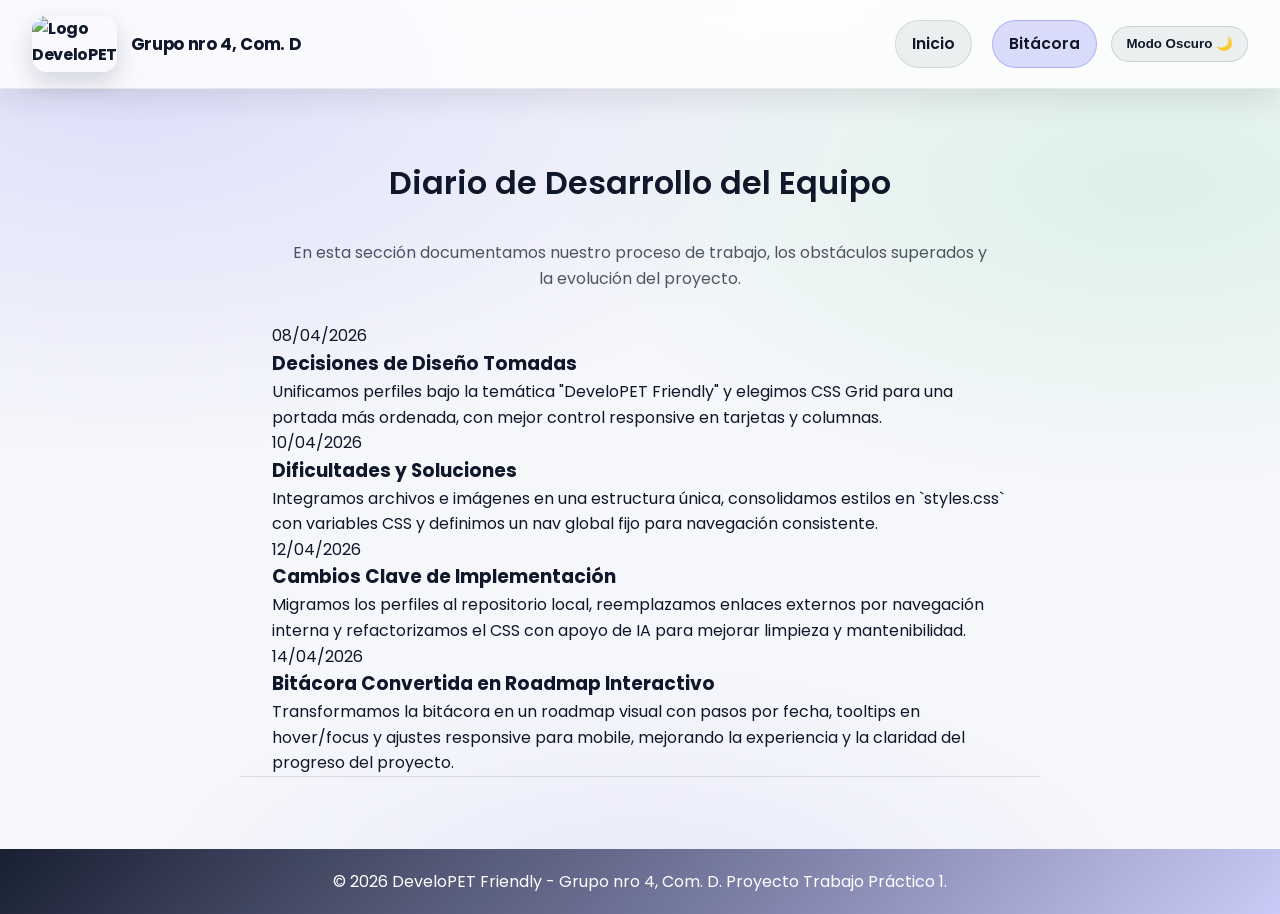
==== commit c822d493: "Actualizar bitacora.html" ====
--- a/bitacora.html
+++ b/bitacora.html
@@ -15,7 +15,7 @@
             <a class="brand" href="index.html" aria-label="Ir al inicio">
                 <img src="img/logodev.jpeg" alt="Logo DeveloPET Friendly">
                 <span class="brand-title">Grupo nro 4, Com. D</span>
-            </a>
+           </a>
         </div>
         
         <nav class="site-nav" aria-label="Navegación principal">
@@ -32,25 +32,31 @@
             <h2>Diario de Desarrollo del Equipo</h2>
             <p class="lead">En esta sección documentamos nuestro proceso de trabajo, los obstáculos superados y la evolución del proyecto.</p>
 
-            <article class="bitacora-entry">
-                <h3>📅 [08/04/2026] -🎨 Decisiones de diseño tomadas</h3>
-                <p>Decidimos unificar nuestros perfiles bajo la temática <strong>"DeveloPET Friendly"</strong>, ya que descubrimos que varios integrantes del equipo comparten el amor por los animales. Optamos por un diseño limpio y minimalista. Para la disposición de las tarjetas en la portada, elegimos <strong>CSS Grid</strong> en lugar de Flexbox, porque nos permite controlar con mayor precisión el flujo y evitar tarjetas desalineadas en dispositivos móviles y tablets.</p>
-            </article>
+            <section class="roadmap" aria-label="Roadmap de la bitácora">
+                <article class="roadmap-step" tabindex="0">
+                    <span class="roadmap-date">08/04/2026</span>
+                    <h3 class="roadmap-title">Decisiones de Diseño Tomadas</h3>
+                    <p class="roadmap-tooltip">Unificamos perfiles bajo la temática "DeveloPET Friendly" y elegimos CSS Grid para una portada más ordenada, con mejor control responsive en tarjetas y columnas.</p>
+                </article>
 
-            <article class="bitacora-entry">
-                <h3>📅 [/04/2026] -🚧 Dificultades encontradas y soluciones</h3>
-                <ul>
-                    <li><strong>Dificultad:</strong> Integrar los archivos individuales (con rutas e imágenes diferentes) en una única estructura unificada sin romper los estilos.</li>
-                    <li><strong>Solución:</strong> Refactorizamos el código creando una única hoja de estilos global (`styles.css`). Utilizamos variables CSS nativas para mantener consistencia en los colores de todo el equipo.</li>
-                    <li><strong>Dificultad:</strong> Lograr una navegación fluida evitando el uso del botón "Atrás" del navegador.</li>
-                    <li><strong>Solución:</strong> Implementamos un menú de navegación `nav` global fijo en la cabecera de todas las páginas, enlazando siempre a la portada y la bitácora.</li>
-                </ul>
-            </article>
+                <article class="roadmap-step" tabindex="0">
+                    <span class="roadmap-date">10/04/2026</span>
+                    <h3 class="roadmap-title">Dificultades y Soluciones</h3>
+                    <p class="roadmap-tooltip">Integramos archivos e imágenes en una estructura única, consolidamos estilos en `styles.css` con variables CSS y definimos un nav global fijo para navegación consistente.</p>
+                </article>
 
-            <article class="bitacora-entry">
-                <h3>📅 [/04/2026] -🔄 Cambios importantes en la implementación</h3>
-                <p>El cambio estructural más grande fue migrar el código de los perfiles individuales de los integrantes hacia este repositorio, reemplazando los enlaces externos originales por navegación local en el directorio raíz. Además, implementamos herramientas de IA para refactorizar y optimizar nuestro CSS, logrando un código final mucho más limpio y profesional.</p>
-            </article>
+                <article class="roadmap-step" tabindex="0">
+                    <span class="roadmap-date">12/04/2026</span>
+                    <h3 class="roadmap-title">Cambios Clave de Implementación</h3>
+                    <p class="roadmap-tooltip">Migramos los perfiles al repositorio local, reemplazamos enlaces externos por navegación interna y refactorizamos el CSS con apoyo de IA para mejorar limpieza y mantenibilidad.</p>
+                </article>
+
+                <article class="roadmap-step" tabindex="0">
+                    <span class="roadmap-date">14/04/2026</span>
+                    <h3 class="roadmap-title">Bitácora Convertida en Roadmap Interactivo</h3>
+                    <p class="roadmap-tooltip">Transformamos la bitácora en un roadmap visual con pasos por fecha, tooltips en hover/focus y ajustes responsive para mobile, mejorando la experiencia y la claridad del progreso del proyecto.</p>
+                </article>
+            </section>
         </section>
     </main>
 
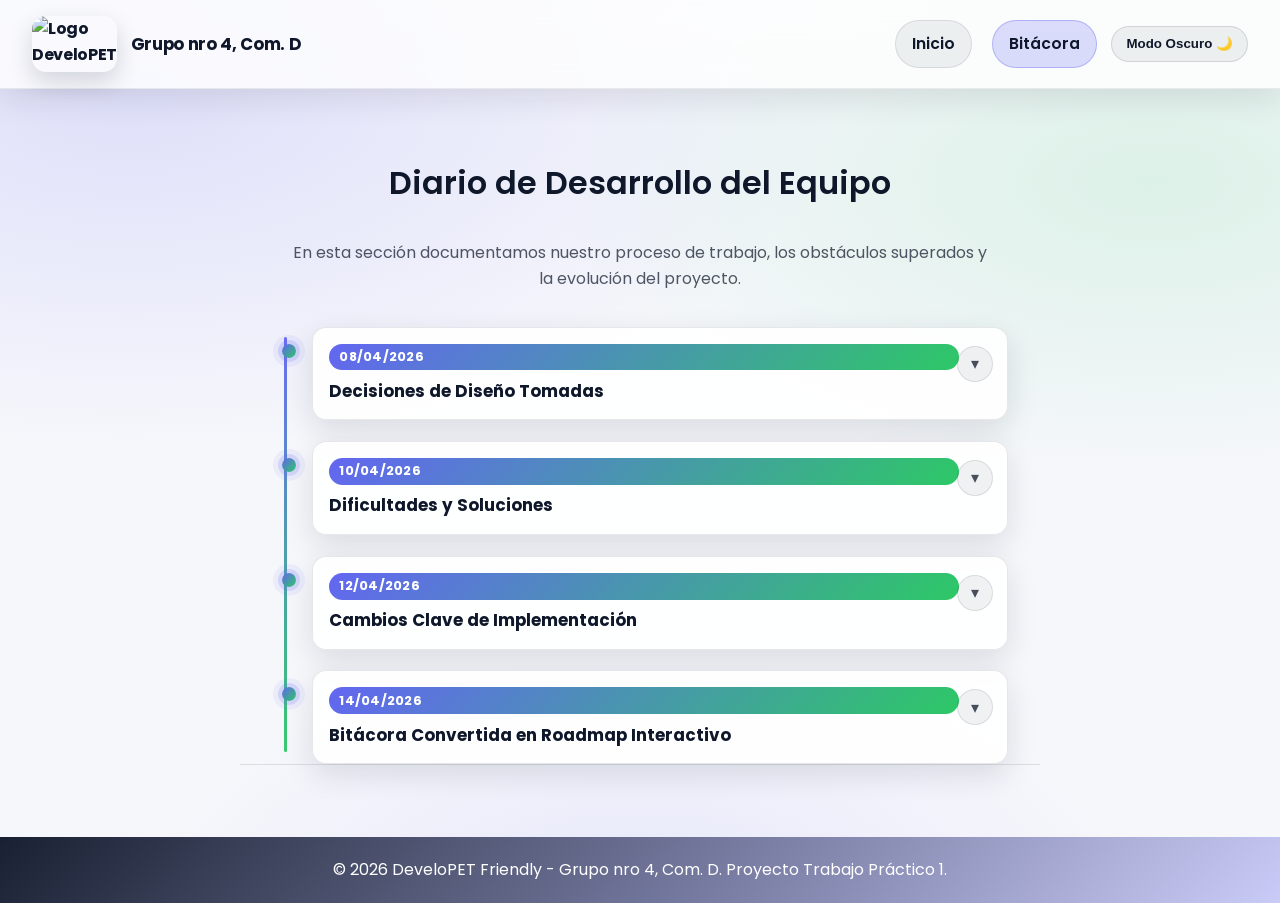
==== commit e2a5a634: "feat: back a inicio y bitacora en dropdown" ====
--- a/bitacora.html
+++ b/bitacora.html
@@ -15,7 +15,7 @@
             <a class="brand" href="index.html" aria-label="Ir al inicio">
                 <img src="img/logodev.jpeg" alt="Logo DeveloPET Friendly">
                 <span class="brand-title">Grupo nro 4, Com. D</span>
-           </a>
+            </a>
         </div>
         
         <nav class="site-nav" aria-label="Navegación principal">
@@ -33,29 +33,45 @@
             <p class="lead">En esta sección documentamos nuestro proceso de trabajo, los obstáculos superados y la evolución del proyecto.</p>
 
             <section class="roadmap" aria-label="Roadmap de la bitácora">
-                <article class="roadmap-step" tabindex="0">
-                    <span class="roadmap-date">08/04/2026</span>
-                    <h3 class="roadmap-title">Decisiones de Diseño Tomadas</h3>
-                    <p class="roadmap-tooltip">Unificamos perfiles bajo la temática "DeveloPET Friendly" y elegimos CSS Grid para una portada más ordenada, con mejor control responsive en tarjetas y columnas.</p>
-                </article>
+                <details class="roadmap-step">
+                    <summary class="roadmap-summary">
+                        <span class="roadmap-date">08/04/2026</span>
+                        <span class="roadmap-title">Decisiones de Diseño Tomadas</span>
+                    </summary>
+                    <div class="roadmap-content">
+                        <p>Unificamos perfiles bajo la temática "DeveloPET Friendly" y elegimos CSS Grid para una portada más ordenada, con mejor control responsive en tarjetas y columnas.</p>
+                    </div>
+                </details>
 
-                <article class="roadmap-step" tabindex="0">
-                    <span class="roadmap-date">10/04/2026</span>
-                    <h3 class="roadmap-title">Dificultades y Soluciones</h3>
-                    <p class="roadmap-tooltip">Integramos archivos e imágenes en una estructura única, consolidamos estilos en `styles.css` con variables CSS y definimos un nav global fijo para navegación consistente.</p>
-                </article>
+                <details class="roadmap-step">
+                    <summary class="roadmap-summary">
+                        <span class="roadmap-date">10/04/2026</span>
+                        <span class="roadmap-title">Dificultades y Soluciones</span>
+                    </summary>
+                    <div class="roadmap-content">
+                        <p>Integramos archivos e imágenes en una estructura única, consolidamos estilos en `styles.css` con variables CSS y definimos un nav global fijo para navegación consistente.</p>
+                    </div>
+                </details>
 
-                <article class="roadmap-step" tabindex="0">
-                    <span class="roadmap-date">12/04/2026</span>
-                    <h3 class="roadmap-title">Cambios Clave de Implementación</h3>
-                    <p class="roadmap-tooltip">Migramos los perfiles al repositorio local, reemplazamos enlaces externos por navegación interna y refactorizamos el CSS con apoyo de IA para mejorar limpieza y mantenibilidad.</p>
-                </article>
+                <details class="roadmap-step">
+                    <summary class="roadmap-summary">
+                        <span class="roadmap-date">12/04/2026</span>
+                        <span class="roadmap-title">Cambios Clave de Implementación</span>
+                    </summary>
+                    <div class="roadmap-content">
+                        <p>Migramos los perfiles al repositorio local, reemplazamos enlaces externos por navegación interna y refactorizamos el CSS con apoyo de IA para mejorar limpieza y mantenibilidad.</p>
+                    </div>
+                </details>
 
-                <article class="roadmap-step" tabindex="0">
-                    <span class="roadmap-date">14/04/2026</span>
-                    <h3 class="roadmap-title">Bitácora Convertida en Roadmap Interactivo</h3>
-                    <p class="roadmap-tooltip">Transformamos la bitácora en un roadmap visual con pasos por fecha, tooltips en hover/focus y ajustes responsive para mobile, mejorando la experiencia y la claridad del progreso del proyecto.</p>
-                </article>
+                <details class="roadmap-step">
+                    <summary class="roadmap-summary">
+                        <span class="roadmap-date">14/04/2026</span>
+                        <span class="roadmap-title">Bitácora Convertida en Roadmap Interactivo</span>
+                    </summary>
+                    <div class="roadmap-content">
+                        <p>Transformamos la bitácora en un roadmap visual con pasos por fecha, tooltips en hover/focus y ajustes responsive para mobile, mejorando la experiencia y la claridad del progreso del proyecto.</p>
+                    </div>
+                </details>
             </section>
         </section>
     </main>
--- a/css/styles.css
+++ b/css/styles.css
@@ -221,6 +221,7 @@
     transform: rotate(360deg);
 }
 
+
 body.page-veronica .sobre-mi-contenido p {
     margin: 0;
     font-size: 1.5rem;
@@ -246,7 +247,7 @@
 
 body.page-veronica .tarjeta,
 body.page-veronica .pelicula {
-    background-color: #add6cf;
+    background-color: #bfd6d3;
     padding: 2rem;
     border-radius: 8px;
     margin-bottom: 20px;
@@ -292,11 +293,73 @@
     max-width: 40%;
 }
 
+body.page-veronica #mi-manada .manada-contenedor {
+  display: flex;
+  justify-content: space-around;
+  gap: 1.875rem; 
+  flex-wrap: wrap;
+}
+
+body.page-veronica #mi-manada .mascota {
+  text-align: center;
+  position: relative;
+}
+
+body.page-veronica #mi-manada .mascota img {
+  width: 11rem;
+  height: 14rem;  
+  border-radius: 1rem; /* esquinas suaves */
+}
+
+body.page-veronica #mi-manada .mascota p {
+  margin-top: 0.5rem;
+}
+
+body.page-veronica #mi-manada .mascota img.latido {
+  animation: latido 1s ease;
+  box-shadow: 0 0 20px rgba(13, 212, 73, 0.6);
+}
+
+@keyframes latido {
+  0% {
+    transform: scale(1);
+  }
+  50% {
+    transform: scale(1.2);
+  }
+  100% {
+    transform: scale(1);
+  }
+}
+
+.patita {
+  position: absolute;
+  font-size: 2.5rem;
+  pointer-events: none;
+  animation: flotar 1s ease forwards;
+  text-shadow: 0 0 8px black;
+  opacity: 1;
+  }
+
+@keyframes flotar {
+  0% {
+    opacity: 1;
+    transform: translateY(0) scale(1.2); /* 👈 arranca más visible */
+  }
+  20% {
+    opacity: 1;
+  }
+  100% {
+    opacity: 0;
+    transform: translateY(-50px) scale(1.5);
+  }
+}
+
 body.page-veronica form {
     display: flex;
     flex-direction: column;
     max-width: 300px;
-    margin-left: 0;
+    margin: 0 auto;
 }
 
 body.page-veronica form input,
@@ -342,6 +405,13 @@
 }
 
 @media (max-width: 768px) {
+    body.page-veronica nav ul {
+        flex-direction: row;
+        flex-wrap: wrap;
+        gap: 10px;
+        padding: 10px;
+    }
+
     body.page-veronica {
         padding: 10px;
     }
@@ -871,6 +941,70 @@
 
 .brand-title {
     font-size: 1.05rem;
+}
+
+.back-home {
+    position: fixed;
+    top: calc(14px + env(safe-area-inset-top));
+    left: calc(14px + env(safe-area-inset-left));
+    z-index: 10050;
+    display: inline-flex;
+    align-items: center;
+    gap: 10px;
+    padding: 10px 12px;
+    border-radius: 999px;
+    text-decoration: none;
+    color: var(--text-color);
+    background: rgba(255, 255, 255, 0.78);
+    border: 1px solid rgba(15, 23, 42, 0.12);
+    box-shadow: 0 10px 26px rgba(15, 23, 42, 0.12);
+    backdrop-filter: blur(12px);
+    transition: transform 0.2s ease, background-color 0.2s ease, border-color 0.2s ease;
+}
+
+.back-home__icon {
+    width: 34px;
+    height: 34px;
+    display: grid;
+    place-items: center;
+    border-radius: 999px;
+    background: rgba(99, 102, 241, 0.18);
+    border: 1px solid rgba(99, 102, 241, 0.22);
+    font-weight: 800;
+    line-height: 1;
+}
+
+.back-home__text {
+    font-weight: 700;
+    font-size: 0.92rem;
+}
+
+.back-home:hover {
+    transform: translateY(-1px);
+    background-color: rgba(99, 102, 241, 0.14);
+    border-color: rgba(99, 102, 241, 0.22);
+}
+
+body.dark-mode .back-home {
+    background: rgba(17, 24, 39, 0.78);
+    border-color: rgba(231, 234, 243, 0.12);
+}
+
+body.dark-mode .back-home__icon {
+    background: rgba(99, 102, 241, 0.22);
+    border-color: rgba(99, 102, 241, 0.28);
+}
+
+body.page-braian .back-home {
+    background: rgba(11, 15, 26, 0.72);
+    border-color: rgba(0, 229, 255, 0.18);
+    color: var(--text);
+}
+
+body.page-mailen .back-home {
+    background: rgba(25, 5, 52, 0.72);
+    border-color: rgba(144, 87, 185, 0.25);
+    color: #e0e0e0;
 }
 
 #paw-rain {
@@ -1782,6 +1916,146 @@
     margin-top: 0;
 }
 
+.roadmap {
+    position: relative;
+    margin: 2.2rem auto 0;
+    padding-left: 2.5rem;
+    display: grid;
+    gap: 1.3rem;
+}
+
+.roadmap::before {
+    content: "";
+    position: absolute;
+    left: 12px;
+    top: 10px;
+    bottom: 12px;
+    width: 3px;
+    border-radius: 999px;
+    background: linear-gradient(180deg, rgba(99, 102, 241, 0.95), rgba(34, 197, 94, 0.9));
+}
+
+.roadmap-step {
+    position: relative;
+    background: var(--card-bg);
+    border: 1px solid rgba(15, 23, 42, 0.10);
+    border-radius: 14px;
+    box-shadow: var(--shadow);
+    transition: transform 0.25s ease, box-shadow 0.25s ease, border-color 0.25s ease;
+}
+
+.roadmap-step::before {
+    content: "";
+    position: absolute;
+    left: -31px;
+    top: 16px;
+    width: 14px;
+    height: 14px;
+    border-radius: 999px;
+    background: linear-gradient(135deg, rgba(99, 102, 241, 1), rgba(34, 197, 94, 0.95));
+    box-shadow: 0 0 0 4px rgba(99, 102, 241, 0.18), 0 0 0 9px rgba(99, 102, 241, 0.08);
+}
+
+.roadmap-step:hover {
+    transform: translateY(-2px);
+    border-color: rgba(99, 102, 241, 0.35);
+    box-shadow: 0 16px 35px rgba(15, 23, 42, 0.14);
+}
+
+.roadmap-step[open] {
+    border-color: rgba(99, 102, 241, 0.35);
+    box-shadow: 0 16px 35px rgba(15, 23, 42, 0.14);
+}
+
+.roadmap-summary {
+    list-style: none;
+    cursor: pointer;
+    padding: 1rem 3rem 1.1rem 1rem;
+    position: relative;
+    display: flex;
+    flex-direction: column;
+    gap: 0.65rem;
+}
+
+.roadmap-summary::-webkit-details-marker {
+    display: none;
+}
+
+.roadmap-summary::after {
+    content: "▾";
+    position: absolute;
+    right: 14px;
+    top: 18px;
+    width: 34px;
+    height: 34px;
+    display: grid;
+    place-items: center;
+    border-radius: 999px;
+    background: rgba(15, 23, 42, 0.06);
+    border: 1px solid rgba(15, 23, 42, 0.10);
+    color: rgba(15, 23, 42, 0.75);
+    transition: transform 0.2s ease, background-color 0.2s ease, border-color 0.2s ease;
+}
+
+.roadmap-step[open] > .roadmap-summary::after {
+    transform: rotate(180deg);
+}
+
+.roadmap-summary:hover::after {
+    background: rgba(99, 102, 241, 0.14);
+    border-color: rgba(99, 102, 241, 0.22);
+}
+
+.roadmap-summary:focus-visible {
+    outline: 3px solid rgba(99, 102, 241, 0.55);
+    outline-offset: 4px;
+    border-radius: 14px;
+}
+
+.roadmap-date {
+    display: inline-block;
+    padding: 0.2rem 0.65rem;
+    border-radius: 999px;
+    font-size: 0.8rem;
+    font-weight: 700;
+    letter-spacing: 0.02em;
+    color: #ffffff;
+    background: linear-gradient(135deg, rgba(99, 102, 241, 1), rgba(34, 197, 94, 0.95));
+}
+
+.roadmap-title {
+    font-size: 1.05rem;
+    color: var(--primary-color);
+    font-weight: 700;
+    line-height: 1.25;
+    display: block;
+}
+
+.roadmap-content {
+    padding: 0 1rem 1rem;
+    border-top: 1px solid rgba(15, 23, 42, 0.08);
+    color: rgba(15, 23, 42, 0.78);
+}
+
+.roadmap-content p {
+    margin-top: 0.85rem;
+}
+
+body.dark-mode .roadmap-step {
+    border-color: rgba(231, 234, 243, 0.12);
+}
+
+body.dark-mode .roadmap-summary::after {
+    background: rgba(231, 234, 243, 0.08);
+    border-color: rgba(231, 234, 243, 0.12);
+    color: rgba(231, 234, 243, 0.86);
+}
+
+body.dark-mode .roadmap-content {
+    border-top-color: rgba(231, 234, 243, 0.10);
+    color: rgba(231, 234, 243, 0.78);
+}
+
 /* =========================================
    5. PORTAFOLIO INDIVIDUAL (GUILLERMO)
    ========================================= */
@@ -2025,6 +2299,29 @@
 
 /* Ajustes para móviles generales */
 @media (max-width: 768px) {
+    body.page-bitacora {
+        min-height: 100svh;
+        min-height: 100dvh;
+        display: grid;
+        grid-template-rows: auto 1fr auto;
+    }
+
+    body.page-bitacora main {
+        min-height: 0;
+        padding: 0.75rem 0 0;
+    }
+
+    body.page-bitacora .section.bitacora-container {
+        margin: 0 auto;
+        padding: 1.25rem 0 0.75rem;
+        border-bottom: 0;
+    }
+
+    body.page-bitacora footer {
+        margin-top: 0;
+        padding-bottom: calc(20px + env(safe-area-inset-bottom));
+    }
+
     .site-header {
         flex-direction: column;
         gap: 15px;
@@ -2044,4 +2341,29 @@
         flex-direction: column;
         justify-content: center;
     }
-}
+
+    .roadmap {
+        padding-left: 2rem;
+    }
+
+    .roadmap::before {
+        left: 10px;
+    }
+
+    .roadmap-step::before {
+        left: -25px;
+    }
+
+    .roadmap-tooltip {
+        position: static;
+        margin-top: 0.75rem;
+        width: 100%;
+        transform: none;
+        opacity: 1;
+        pointer-events: auto;
+    }
+
+    .roadmap-tooltip::before {
+        display: none;
+    }
+}
